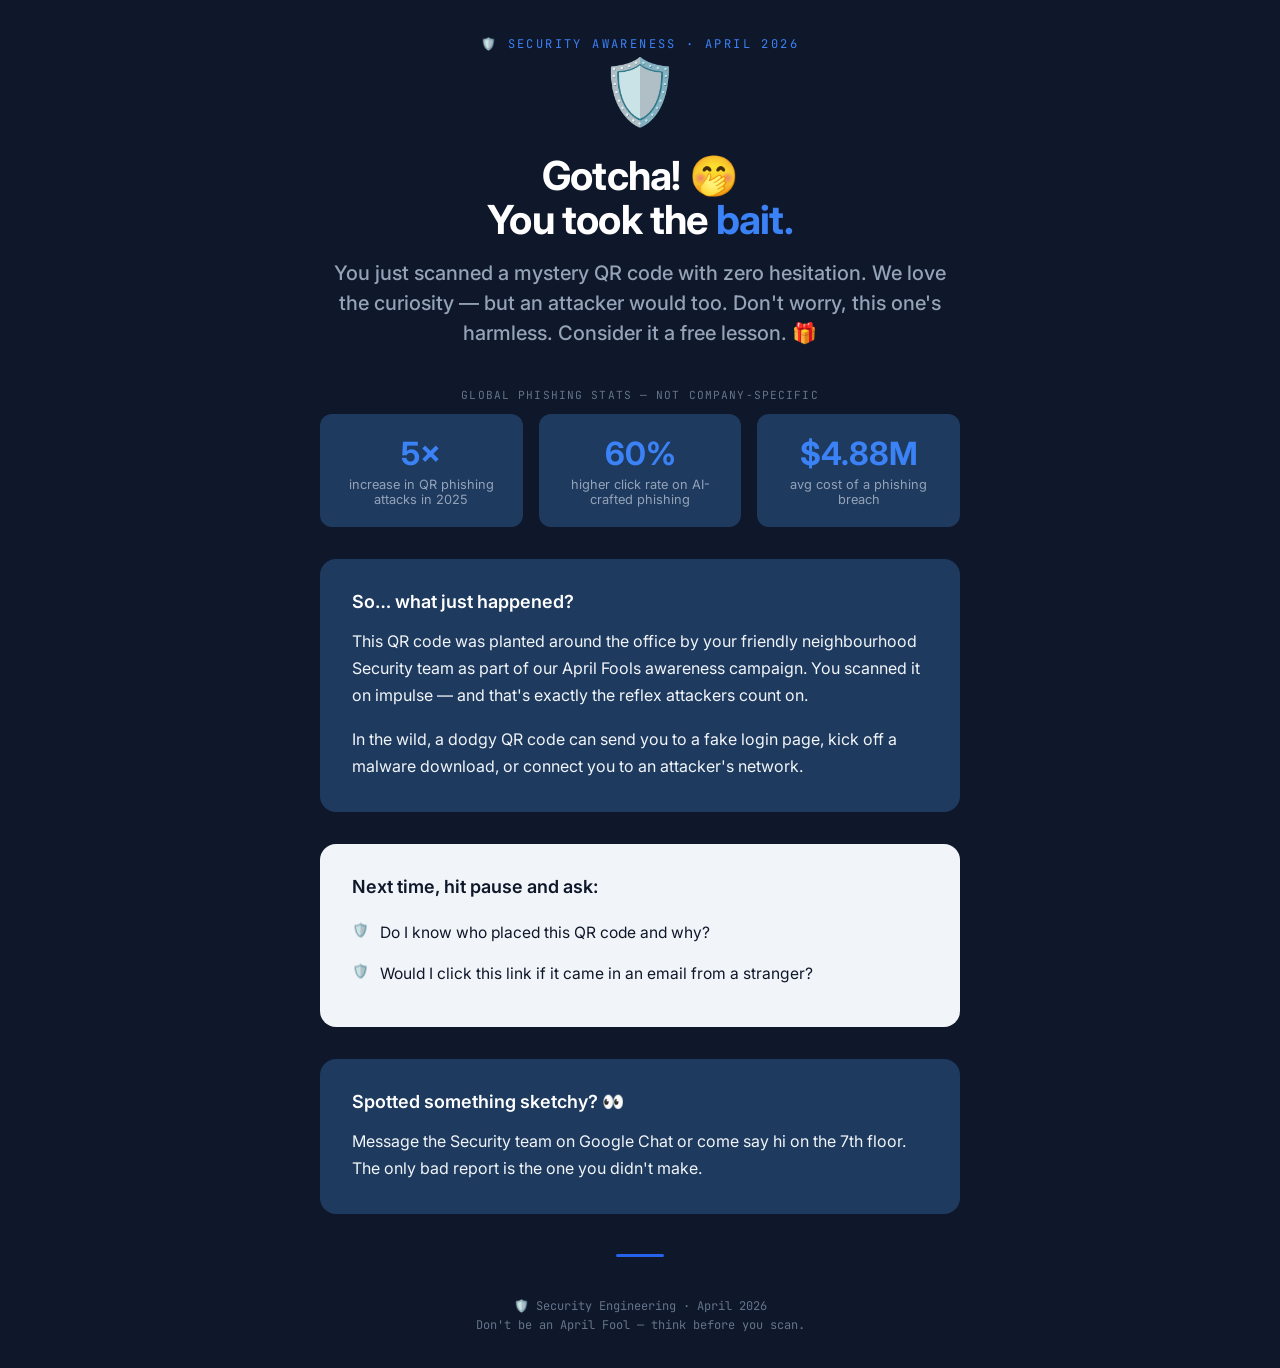
==== index.html @ d99ffa7e "refactor: remove Rokt branding, use neutral security theme Switched to generic blue/dark theme with " ====
<!DOCTYPE html>
<html lang="en">
<head>
  <meta charset="UTF-8">
  <meta name="viewport" content="width=device-width, initial-scale=1.0">
  <title>Security Awareness</title>
  <link rel="preconnect" href="https://fonts.googleapis.com">
  <link rel="preconnect" href="https://fonts.gstatic.com" crossorigin>
  <link href="https://fonts.googleapis.com/css2?family=Inter:wght@400;500;600;700&family=JetBrains+Mono&display=swap" rel="stylesheet">
  <style>
    *, *::before, *::after {
      margin: 0;
      padding: 0;
      box-sizing: border-box;
    }

    :root {
      --accent: #2563EB;
      --accent-light: #3B82F6;
      --accent-bg: #1E3A5F;
      --black: #0F172A;
      --white: #FFFFFF;
      --gray-100: #F1F5F9;
      --gray-400: #94A3B8;
      --gray-500: #64748B;
      --gray-700: #334155;
    }

    body {
      font-family: 'Inter', sans-serif;
      background-color: var(--black);
      color: var(--white);
      min-height: 100vh;
      display: flex;
      flex-direction: column;
      align-items: center;
      justify-content: center;
      padding: 2rem;
      overflow-x: hidden;
    }

    .container {
      max-width: 640px;
      width: 100%;
      text-align: center;
      animation: fadeUp 0.8s ease-out;
    }

    @keyframes fadeUp {
      from {
        opacity: 0;
        transform: translateY(30px);
      }
      to {
        opacity: 1;
        transform: translateY(0);
      }
    }

    .eyebrow {
      font-family: 'JetBrains Mono', monospace;
      font-size: 0.75rem;
      letter-spacing: 0.2em;
      text-transform: uppercase;
      color: var(--accent-light);
      margin-bottom: 1.5rem;
    }

    .icon {
      font-size: 4rem;
      margin-bottom: 1.5rem;
      display: block;
      animation: pulse 2s ease-in-out infinite;
    }

    @keyframes pulse {
      0%, 100% { transform: scale(1); }
      50% { transform: scale(1.1); }
    }

    h1 {
      font-weight: 700;
      font-size: 2.5rem;
      line-height: 1.1;
      margin-bottom: 1rem;
      letter-spacing: -0.02em;
    }

    h1 .highlight {
      color: var(--accent-light);
    }

    .standfirst {
      font-weight: 500;
      font-size: 1.25rem;
      color: var(--gray-400);
      margin-bottom: 2.5rem;
      line-height: 1.5;
    }

    .card {
      background: var(--accent-bg);
      border-radius: 16px;
      padding: 2rem;
      text-align: left;
      margin-bottom: 2rem;
    }

    .card h2 {
      font-weight: 600;
      font-size: 1.125rem;
      margin-bottom: 1rem;
      color: var(--white);
    }

    .card p {
      font-size: 1rem;
      line-height: 1.7;
      color: var(--gray-100);
    }

    .card p + p {
      margin-top: 1rem;
    }

    .tips {
      background: var(--gray-100);
      border-radius: 16px;
      padding: 2rem;
      text-align: left;
      margin-bottom: 2rem;
    }

    .tips h2 {
      font-weight: 600;
      font-size: 1.125rem;
      margin-bottom: 1rem;
      color: var(--black);
    }

    .tips ul {
      list-style: none;
      padding: 0;
    }

    .tips li {
      font-size: 0.975rem;
      line-height: 1.6;
      color: var(--black);
      padding: 0.5rem 0;
      padding-left: 1.75rem;
      position: relative;
    }

    .tips li::before {
      content: '\1F6E1\FE0F';
      position: absolute;
      left: 0;
      top: 0.45rem;
      font-size: 0.85rem;
    }

    .stat-label {
      font-family: 'JetBrains Mono', monospace;
      font-size: 0.7rem;
      letter-spacing: 0.1em;
      text-transform: uppercase;
      color: var(--gray-500);
      margin-bottom: 0.75rem;
    }

    .stat-row {
      display: flex;
      gap: 1rem;
      margin-bottom: 2rem;
    }

    .stat {
      flex: 1;
      background: var(--accent-bg);
      border-radius: 12px;
      padding: 1.25rem;
      text-align: center;
    }

    .stat .number {
      font-weight: 700;
      font-size: 2rem;
      color: var(--accent-light);
      display: block;
    }

    .stat .label {
      font-size: 0.8rem;
      color: var(--gray-400);
      margin-top: 0.25rem;
      display: block;
    }

    .divider {
      width: 48px;
      height: 3px;
      background: var(--accent);
      border-radius: 2px;
      margin: 2.5rem auto;
    }

    .footer-note {
      font-family: 'JetBrains Mono', monospace;
      font-size: 0.75rem;
      color: var(--gray-500);
      line-height: 1.6;
    }

    @media (max-width: 480px) {
      h1 {
        font-size: 1.75rem;
      }

      .standfirst {
        font-size: 1.05rem;
      }

      .stat-row {
        flex-direction: column;
      }

      .card, .tips {
        padding: 1.5rem;
      }
    }
  </style>
</head>
<body>
  <div class="container">
    <span class="eyebrow">&#x1F6E1;&#xFE0F; Security Awareness &middot; April 2026</span>
    <span class="icon" role="img" aria-label="shield">&#x1F6E1;&#xFE0F;</span>
    <h1>Gotcha! &#129325;<br>You took the <span class="highlight">bait.</span></h1>
    <p class="standfirst">
      You just scanned a mystery QR code with zero hesitation. We love the curiosity &mdash; but an attacker would too.
      Don't worry, this one's harmless. Consider it a free lesson. &#127873;
    </p>

    <p class="stat-label">Global phishing stats &mdash; not company-specific</p>
    <div class="stat-row">
      <div class="stat">
        <span class="number">5&times;</span>
        <span class="label">increase in QR phishing attacks in 2025</span>
      </div>
      <div class="stat">
        <span class="number">60%</span>
        <span class="label">higher click rate on AI-crafted phishing</span>
      </div>
      <div class="stat">
        <span class="number">$4.88M</span>
        <span class="label">avg cost of a phishing breach</span>
      </div>
    </div>

    <div class="card">
      <h2>So&hellip; what just happened?</h2>
      <p>
        This QR code was planted around the office by your friendly neighbourhood Security team as part of our April Fools awareness campaign. You scanned it on impulse &mdash; and that's exactly the reflex attackers count on.
      </p>
      <p>
        In the wild, a dodgy QR code can send you to a fake login page, kick off a malware download, or connect you to an attacker's network.
      </p>
    </div>

    <div class="tips">
      <h2>Next time, hit pause and ask:</h2>
      <ul>
        <li>Do I know who placed this QR code and why?</li>
        <li>Would I click this link if it came in an email from a stranger?</li>
      </ul>
    </div>

    <div class="card">
      <h2>Spotted something sketchy? &#128064;</h2>
      <p>
        Message the Security team on Google Chat or come say hi on the 7th floor. The only bad report is the one you didn't make.
      </p>
    </div>

    <div class="divider"></div>

    <p class="footer-note">
      &#x1F6E1;&#xFE0F; Security Engineering &middot; April 2026<br>
      Don't be an April Fool &mdash; think before you scan.
    </p>
  </div>
</body>
</html>
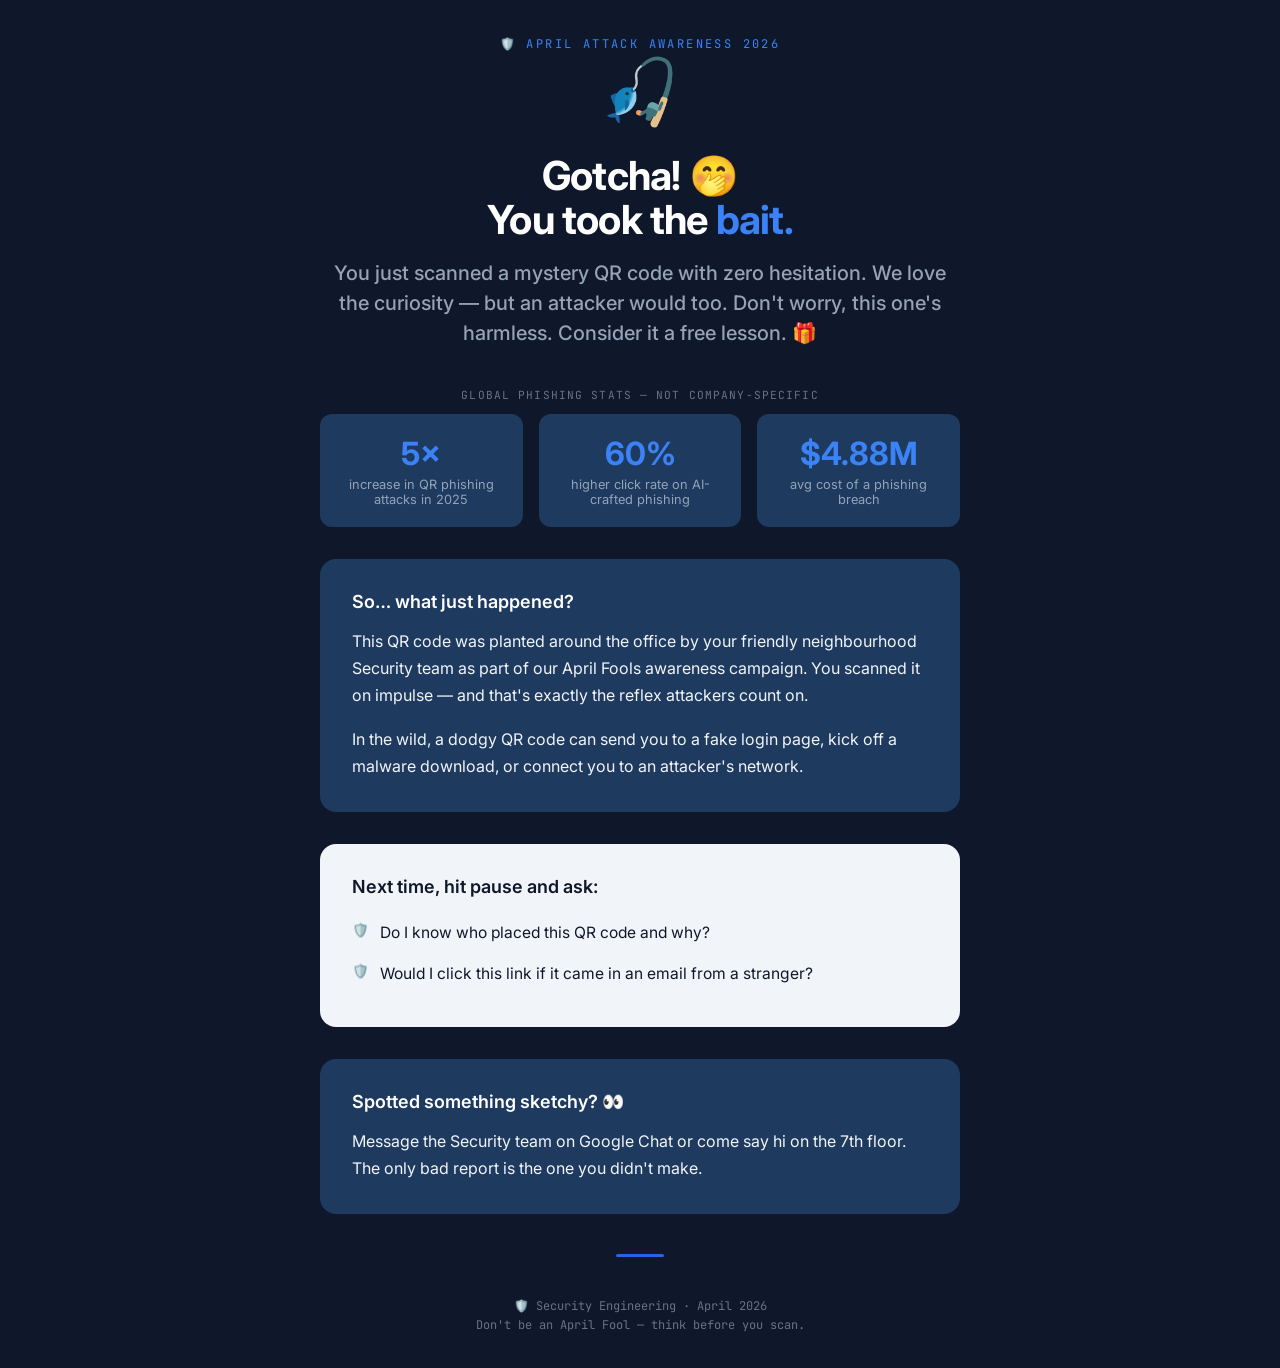
==== commit 7fadf3ae: "fix: swap top icon to fishing rod, update eyebrow text Co-Authored-By: Claude <noreply@anthropic.com" ====
--- a/index.html
+++ b/index.html
@@ -233,8 +233,8 @@
 </head>
 <body>
   <div class="container">
-    <span class="eyebrow">&#x1F6E1;&#xFE0F; Security Awareness &middot; April 2026</span>
-    <span class="icon" role="img" aria-label="shield">&#x1F6E1;&#xFE0F;</span>
+    <span class="eyebrow">&#x1F6E1;&#xFE0F; April Attack Awareness 2026</span>
+    <span class="icon" role="img" aria-label="fishing rod">&#127907;</span>
     <h1>Gotcha! &#129325;<br>You took the <span class="highlight">bait.</span></h1>
     <p class="standfirst">
       You just scanned a mystery QR code with zero hesitation. We love the curiosity &mdash; but an attacker would too.
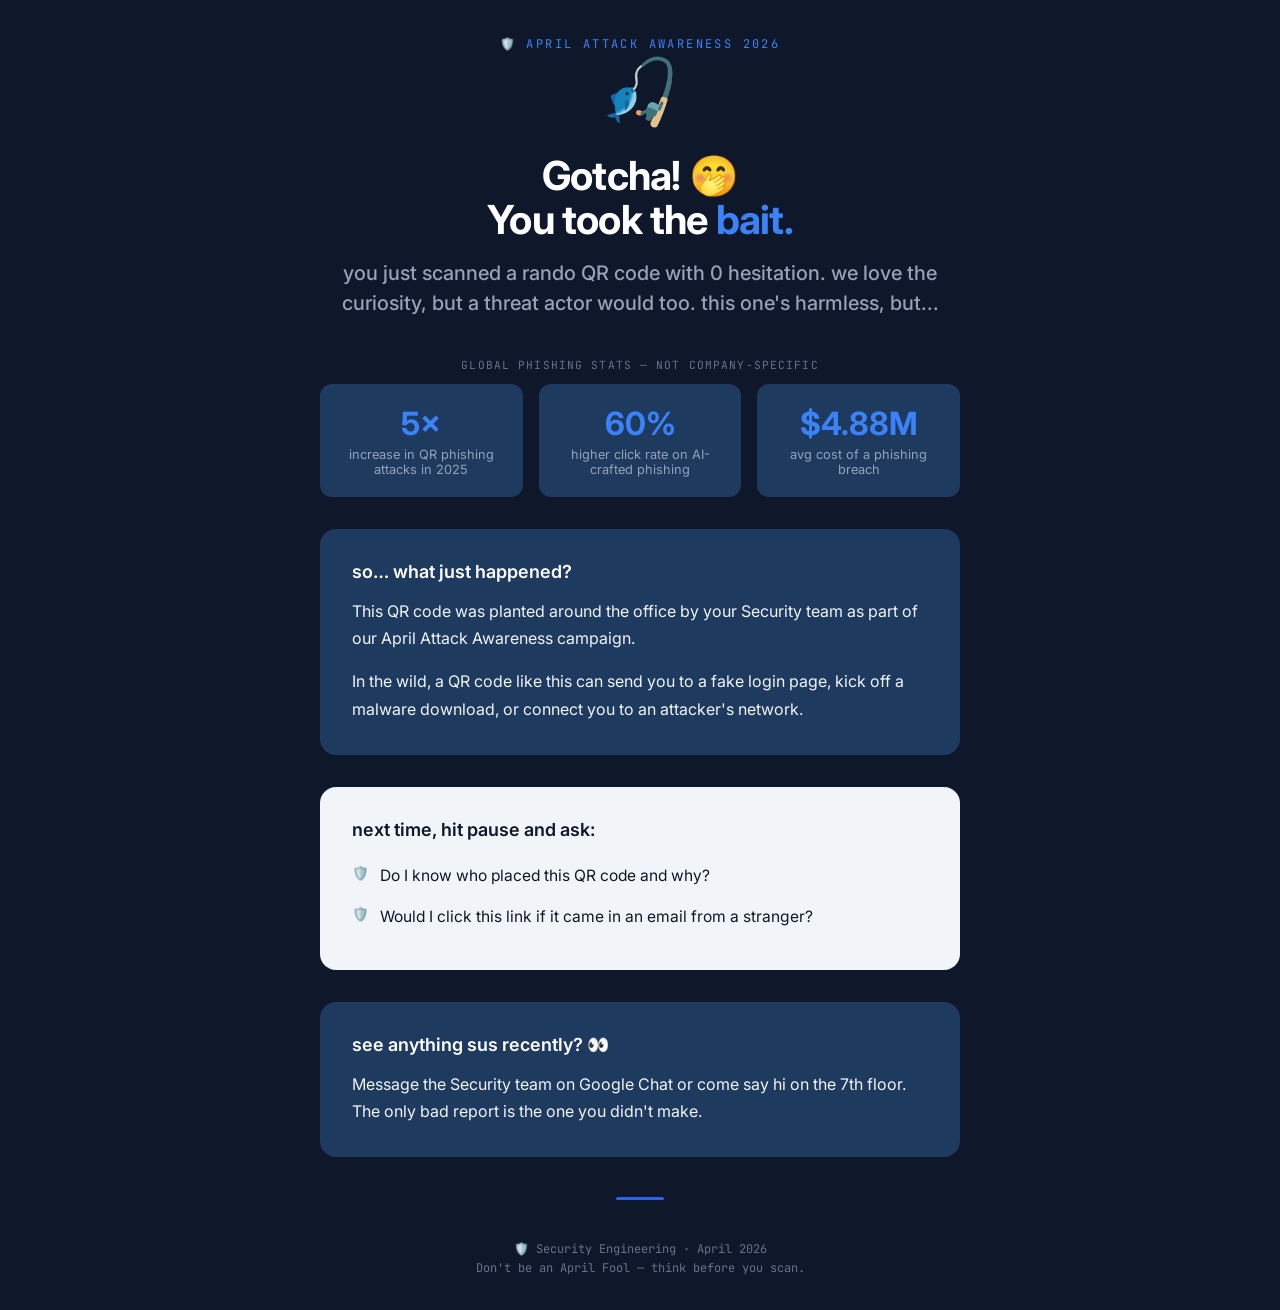
==== commit d00521b6: "fix: update copy — lowercase titles, threat actor, tighter messaging Co-Authored-By: Claude <noreply" ====
--- a/index.html
+++ b/index.html
@@ -237,8 +237,7 @@
     <span class="icon" role="img" aria-label="fishing rod">&#127907;</span>
     <h1>Gotcha! &#129325;<br>You took the <span class="highlight">bait.</span></h1>
     <p class="standfirst">
-      You just scanned a mystery QR code with zero hesitation. We love the curiosity &mdash; but an attacker would too.
-      Don't worry, this one's harmless. Consider it a free lesson. &#127873;
+      you just scanned a rando QR code with 0 hesitation. we love the curiosity, but a threat actor would too. this one's harmless, but...
     </p>
 
     <p class="stat-label">Global phishing stats &mdash; not company-specific</p>
@@ -258,17 +257,17 @@
     </div>
 
     <div class="card">
-      <h2>So&hellip; what just happened?</h2>
+      <h2>so&hellip; what just happened?</h2>
       <p>
-        This QR code was planted around the office by your friendly neighbourhood Security team as part of our April Fools awareness campaign. You scanned it on impulse &mdash; and that's exactly the reflex attackers count on.
+        This QR code was planted around the office by your Security team as part of our April Attack Awareness campaign.
       </p>
       <p>
-        In the wild, a dodgy QR code can send you to a fake login page, kick off a malware download, or connect you to an attacker's network.
+        In the wild, a QR code like this can send you to a fake login page, kick off a malware download, or connect you to an attacker's network.
       </p>
     </div>
 
     <div class="tips">
-      <h2>Next time, hit pause and ask:</h2>
+      <h2>next time, hit pause and ask:</h2>
       <ul>
         <li>Do I know who placed this QR code and why?</li>
         <li>Would I click this link if it came in an email from a stranger?</li>
@@ -276,7 +275,7 @@
     </div>
 
     <div class="card">
-      <h2>Spotted something sketchy? &#128064;</h2>
+      <h2>see anything sus recently? &#128064;</h2>
       <p>
         Message the Security team on Google Chat or come say hi on the 7th floor. The only bad report is the one you didn't make.
       </p>
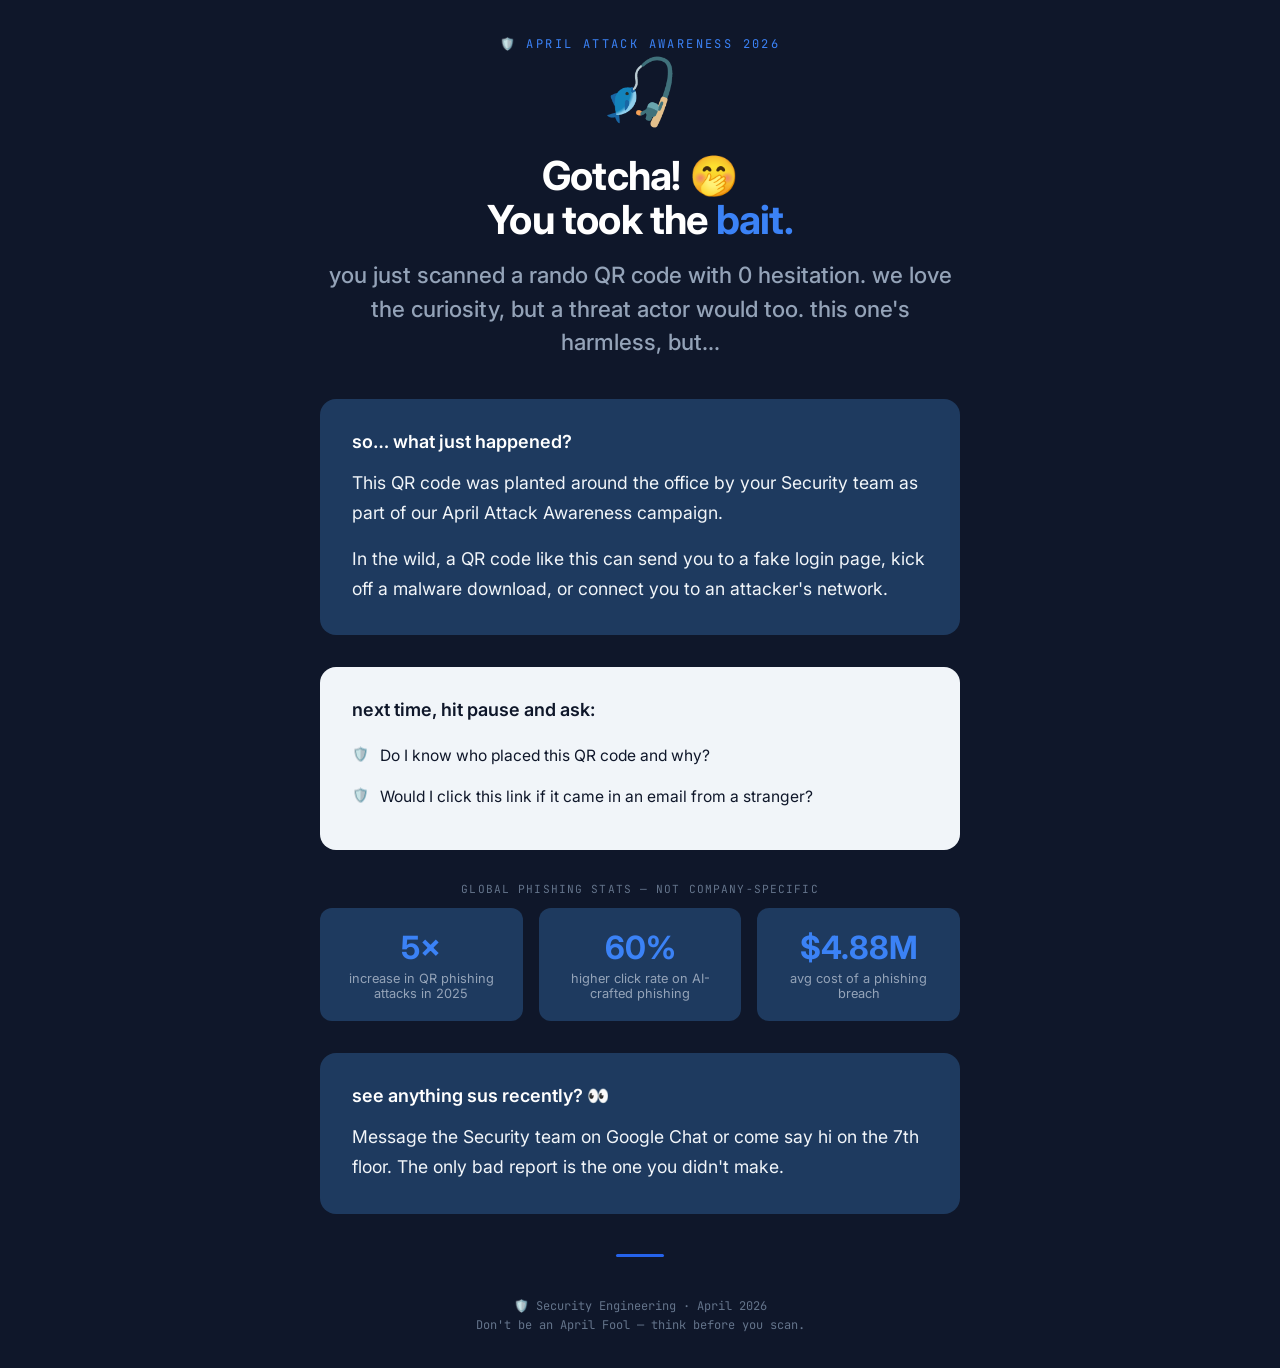
==== commit c83525a6: "fix: reorder sections, bump font size on key descriptions Co-Authored-By: Claude <noreply@anthropic." ====
--- a/index.html
+++ b/index.html
@@ -92,7 +92,7 @@
 
     .standfirst {
       font-weight: 500;
-      font-size: 1.25rem;
+      font-size: 1.4rem;
       color: var(--gray-400);
       margin-bottom: 2.5rem;
       line-height: 1.5;
@@ -114,7 +114,7 @@
     }
 
     .card p {
-      font-size: 1rem;
+      font-size: 1.1rem;
       line-height: 1.7;
       color: var(--gray-100);
     }
@@ -239,6 +239,24 @@
     <p class="standfirst">
       you just scanned a rando QR code with 0 hesitation. we love the curiosity, but a threat actor would too. this one's harmless, but...
     </p>
+
+    <div class="card">
+      <h2>so&hellip; what just happened?</h2>
+      <p>
+        This QR code was planted around the office by your Security team as part of our April Attack Awareness campaign.
+      </p>
+      <p>
+        In the wild, a QR code like this can send you to a fake login page, kick off a malware download, or connect you to an attacker's network.
+      </p>
+    </div>
+
+    <div class="tips">
+      <h2>next time, hit pause and ask:</h2>
+      <ul>
+        <li>Do I know who placed this QR code and why?</li>
+        <li>Would I click this link if it came in an email from a stranger?</li>
+      </ul>
+    </div>
 
     <p class="stat-label">Global phishing stats &mdash; not company-specific</p>
     <div class="stat-row">
@@ -257,24 +275,6 @@
     </div>
 
     <div class="card">
-      <h2>so&hellip; what just happened?</h2>
-      <p>
-        This QR code was planted around the office by your Security team as part of our April Attack Awareness campaign.
-      </p>
-      <p>
-        In the wild, a QR code like this can send you to a fake login page, kick off a malware download, or connect you to an attacker's network.
-      </p>
-    </div>
-
-    <div class="tips">
-      <h2>next time, hit pause and ask:</h2>
-      <ul>
-        <li>Do I know who placed this QR code and why?</li>
-        <li>Would I click this link if it came in an email from a stranger?</li>
-      </ul>
-    </div>
-
-    <div class="card">
       <h2>see anything sus recently? &#128064;</h2>
       <p>
         Message the Security team on Google Chat or come say hi on the 7th floor. The only bad report is the one you didn't make.
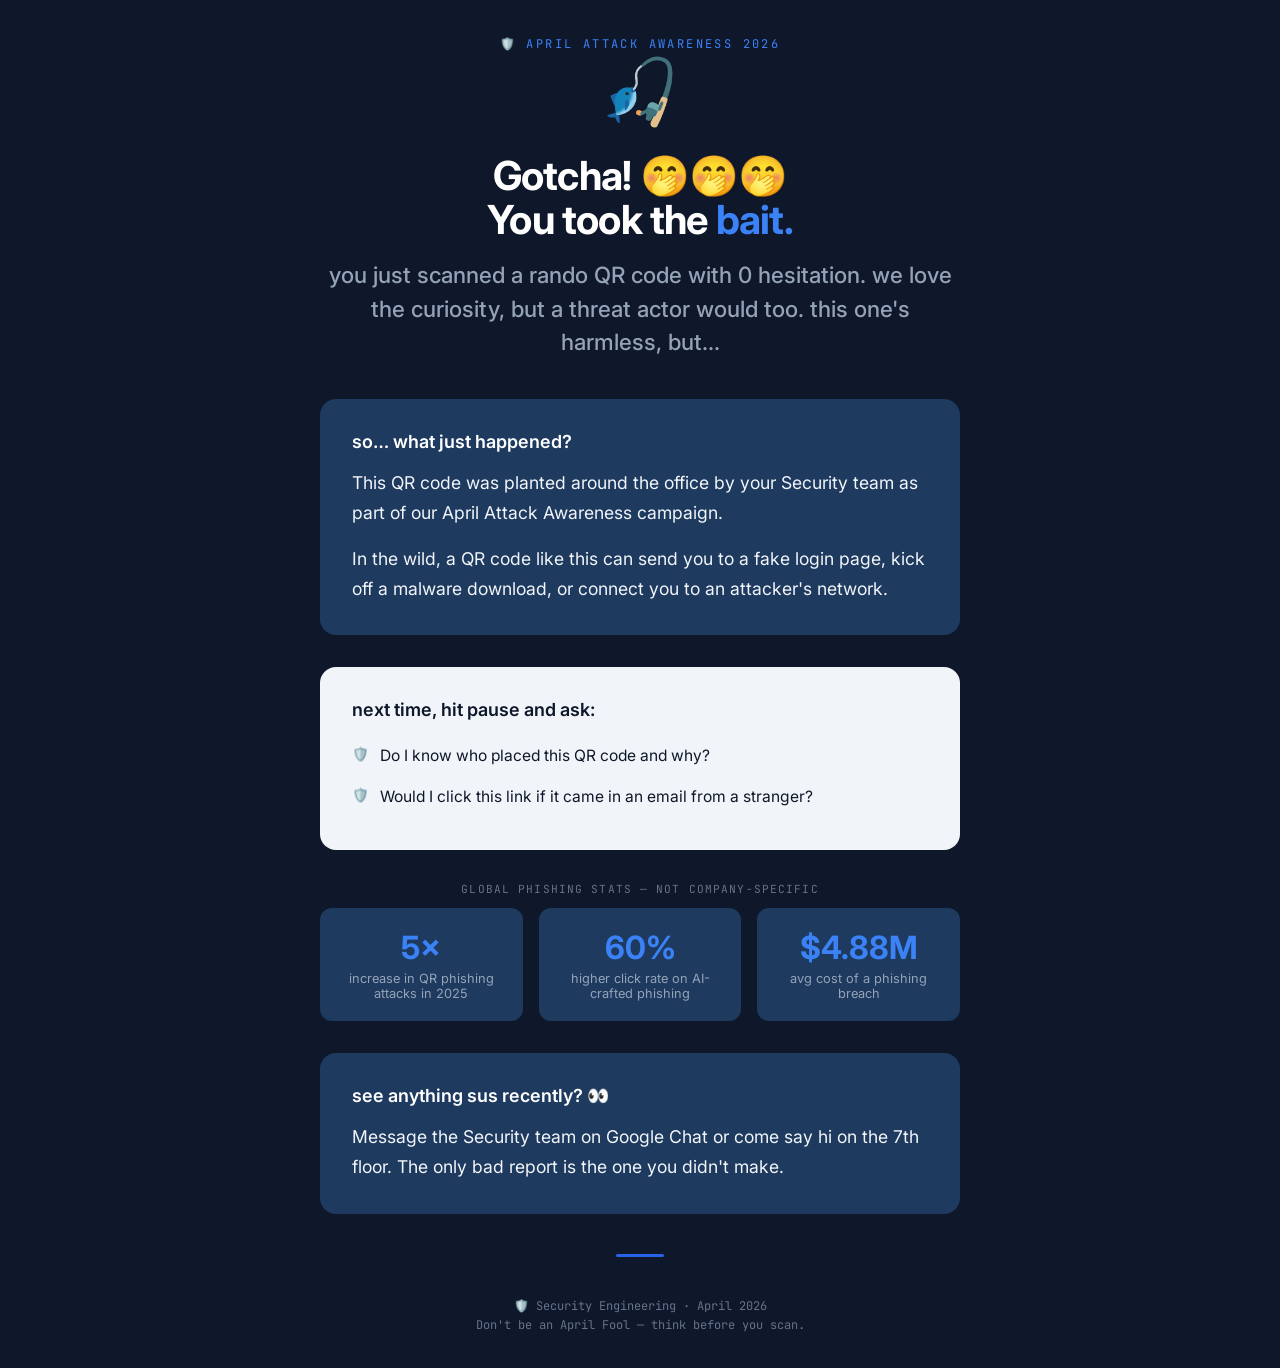
==== commit de83f789: "fix: triple giggling emoji on same line Co-Authored-By: Claude <noreply@anthropic.com>" ====
--- a/index.html
+++ b/index.html
@@ -235,7 +235,7 @@
   <div class="container">
     <span class="eyebrow">&#x1F6E1;&#xFE0F; April Attack Awareness 2026</span>
     <span class="icon" role="img" aria-label="fishing rod">&#127907;</span>
-    <h1>Gotcha! &#129325;<br>You took the <span class="highlight">bait.</span></h1>
+    <h1>Gotcha! <span style="white-space:nowrap">&#129325;&#129325;&#129325;</span><br>You took the <span class="highlight">bait.</span></h1>
     <p class="standfirst">
       you just scanned a rando QR code with 0 hesitation. we love the curiosity, but a threat actor would too. this one's harmless, but...
     </p>
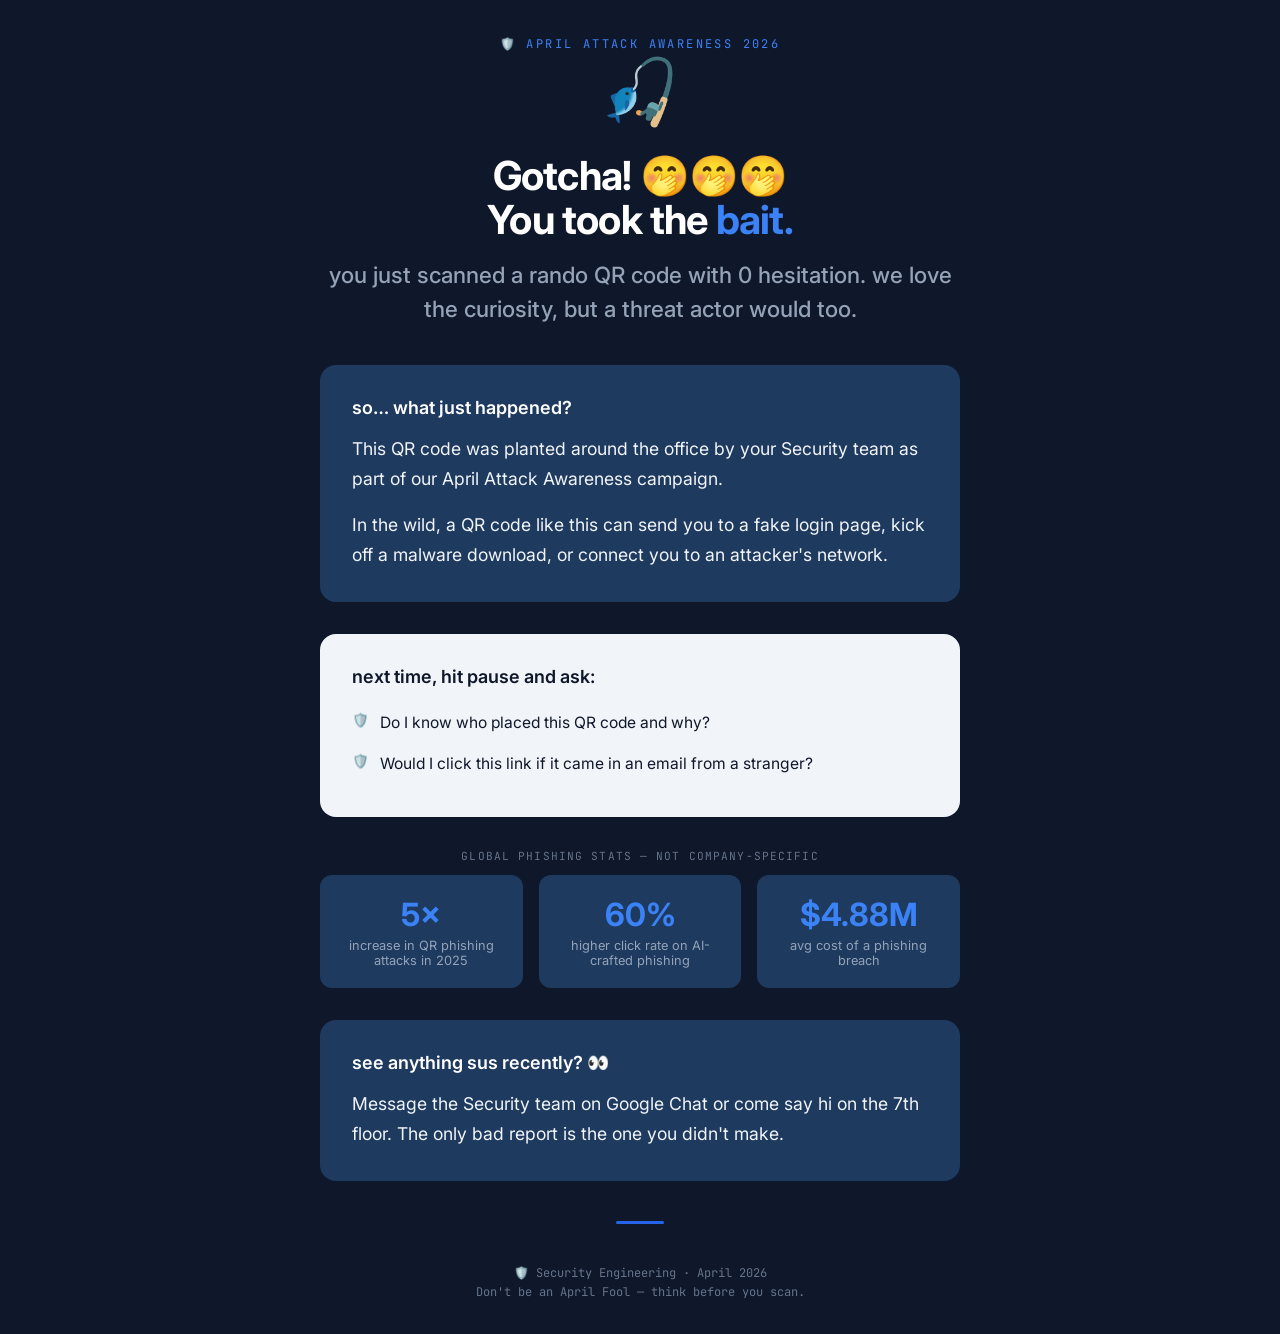
==== commit 01055bc6: "fix: remove "this one's harmless, but..." Co-Authored-By: Claude <noreply@anthropic.com>" ====
--- a/index.html
+++ b/index.html
@@ -237,7 +237,7 @@
     <span class="icon" role="img" aria-label="fishing rod">&#127907;</span>
     <h1>Gotcha! <span style="white-space:nowrap">&#129325;&#129325;&#129325;</span><br>You took the <span class="highlight">bait.</span></h1>
     <p class="standfirst">
-      you just scanned a rando QR code with 0 hesitation. we love the curiosity, but a threat actor would too. this one's harmless, but...
+      you just scanned a rando QR code with 0 hesitation. we love the curiosity, but a threat actor would too.
     </p>
 
     <div class="card">
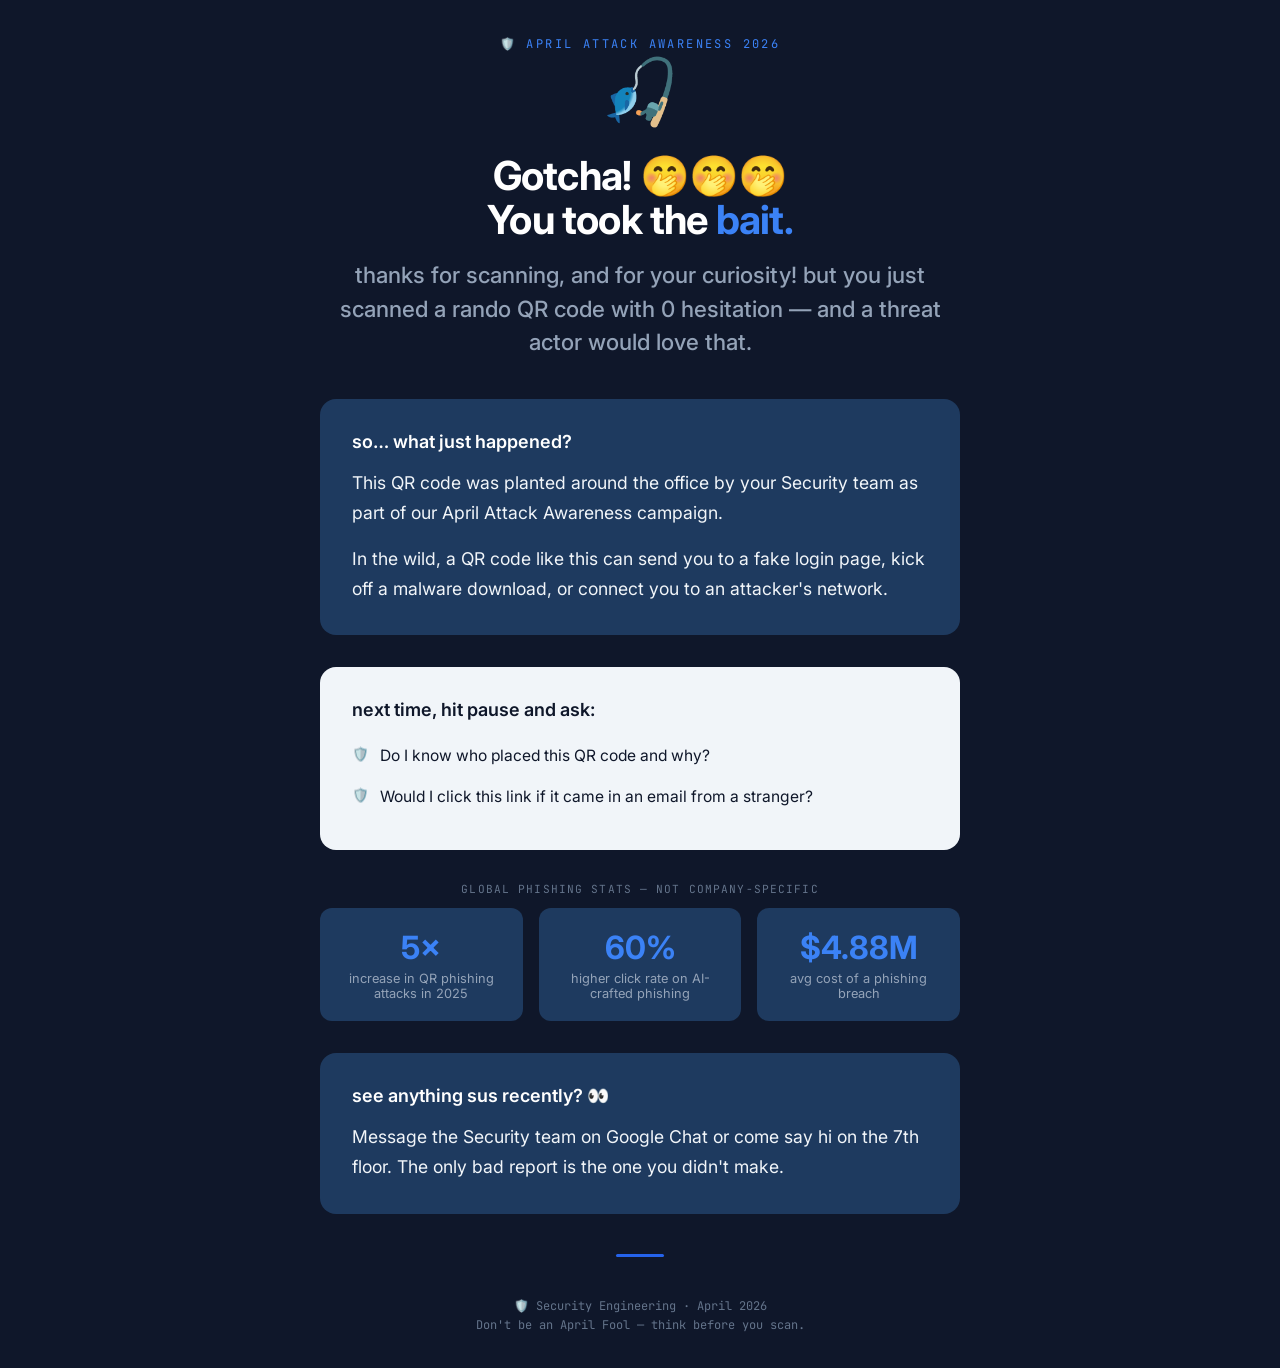
==== commit 36023cb6: "fix: update opening line with Glen's feedback — thank you tone Co-Authored-By: Claude <noreply@anthr" ====
--- a/index.html
+++ b/index.html
@@ -237,7 +237,7 @@
     <span class="icon" role="img" aria-label="fishing rod">&#127907;</span>
     <h1>Gotcha! <span style="white-space:nowrap">&#129325;&#129325;&#129325;</span><br>You took the <span class="highlight">bait.</span></h1>
     <p class="standfirst">
-      you just scanned a rando QR code with 0 hesitation. we love the curiosity, but a threat actor would too.
+      thanks for scanning, and for your curiosity! but you just scanned a rando QR code with 0 hesitation &mdash; and a threat actor would love that.
     </p>
 
     <div class="card">
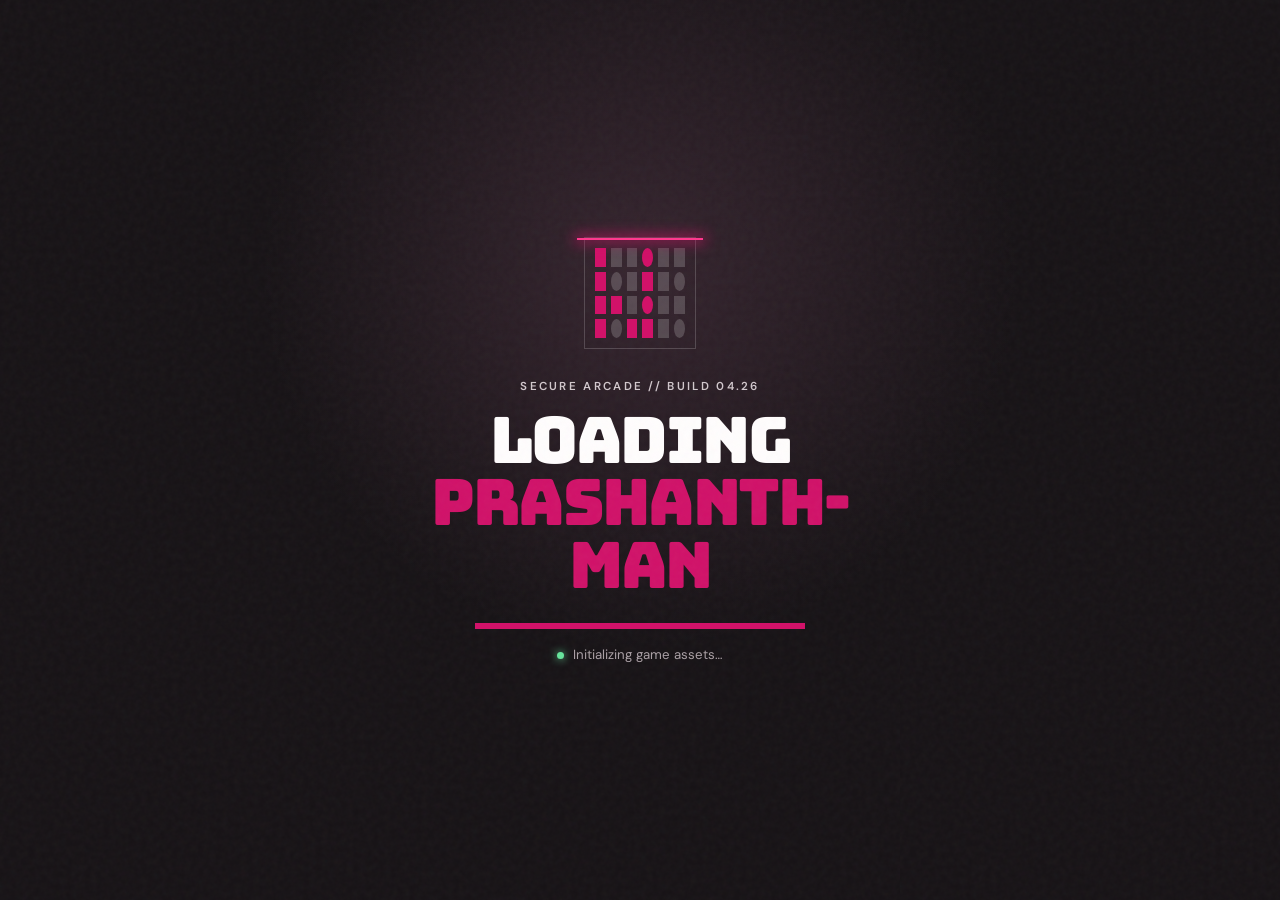
==== commit 926b03ee: "feat: launch prashanth-man security awareness game Add the mobile QR-phishing lesson and responsive " ====
--- a/index.html
+++ b/index.html
@@ -2,291 +2,67 @@
 <html lang="en">
 <head>
   <meta charset="UTF-8">
-  <meta name="viewport" content="width=device-width, initial-scale=1.0">
-  <title>Security Awareness</title>
+  <meta name="viewport" content="width=device-width, initial-scale=1, viewport-fit=cover">
+  <meta name="theme-color" content="#171316">
+  <meta name="description" content="A quick security awareness lesson about QR phishing, followed by Prashanth-Man.">
+  <title>Loading Prashanth-Man…</title>
   <link rel="preconnect" href="https://fonts.googleapis.com">
   <link rel="preconnect" href="https://fonts.gstatic.com" crossorigin>
-  <link href="https://fonts.googleapis.com/css2?family=Inter:wght@400;500;600;700&family=JetBrains+Mono&display=swap" rel="stylesheet">
-  <style>
-    *, *::before, *::after {
-      margin: 0;
-      padding: 0;
-      box-sizing: border-box;
-    }
-
-    :root {
-      --accent: #2563EB;
-      --accent-light: #3B82F6;
-      --accent-bg: #1E3A5F;
-      --black: #0F172A;
-      --white: #FFFFFF;
-      --gray-100: #F1F5F9;
-      --gray-400: #94A3B8;
-      --gray-500: #64748B;
-      --gray-700: #334155;
-    }
-
-    body {
-      font-family: 'Inter', sans-serif;
-      background-color: var(--black);
-      color: var(--white);
-      min-height: 100vh;
-      display: flex;
-      flex-direction: column;
-      align-items: center;
-      justify-content: center;
-      padding: 2rem;
-      overflow-x: hidden;
-    }
-
-    .container {
-      max-width: 640px;
-      width: 100%;
-      text-align: center;
-      animation: fadeUp 0.8s ease-out;
-    }
-
-    @keyframes fadeUp {
-      from {
-        opacity: 0;
-        transform: translateY(30px);
-      }
-      to {
-        opacity: 1;
-        transform: translateY(0);
-      }
-    }
-
-    .eyebrow {
-      font-family: 'JetBrains Mono', monospace;
-      font-size: 0.75rem;
-      letter-spacing: 0.2em;
-      text-transform: uppercase;
-      color: var(--accent-light);
-      margin-bottom: 1.5rem;
-    }
-
-    .icon {
-      font-size: 4rem;
-      margin-bottom: 1.5rem;
-      display: block;
-      animation: pulse 2s ease-in-out infinite;
-    }
-
-    @keyframes pulse {
-      0%, 100% { transform: scale(1); }
-      50% { transform: scale(1.1); }
-    }
-
-    h1 {
-      font-weight: 700;
-      font-size: 2.5rem;
-      line-height: 1.1;
-      margin-bottom: 1rem;
-      letter-spacing: -0.02em;
-    }
-
-    h1 .highlight {
-      color: var(--accent-light);
-    }
-
-    .standfirst {
-      font-weight: 500;
-      font-size: 1.4rem;
-      color: var(--gray-400);
-      margin-bottom: 2.5rem;
-      line-height: 1.5;
-    }
-
-    .card {
-      background: var(--accent-bg);
-      border-radius: 16px;
-      padding: 2rem;
-      text-align: left;
-      margin-bottom: 2rem;
-    }
-
-    .card h2 {
-      font-weight: 600;
-      font-size: 1.125rem;
-      margin-bottom: 1rem;
-      color: var(--white);
-    }
-
-    .card p {
-      font-size: 1.1rem;
-      line-height: 1.7;
-      color: var(--gray-100);
-    }
-
-    .card p + p {
-      margin-top: 1rem;
-    }
-
-    .tips {
-      background: var(--gray-100);
-      border-radius: 16px;
-      padding: 2rem;
-      text-align: left;
-      margin-bottom: 2rem;
-    }
-
-    .tips h2 {
-      font-weight: 600;
-      font-size: 1.125rem;
-      margin-bottom: 1rem;
-      color: var(--black);
-    }
-
-    .tips ul {
-      list-style: none;
-      padding: 0;
-    }
-
-    .tips li {
-      font-size: 0.975rem;
-      line-height: 1.6;
-      color: var(--black);
-      padding: 0.5rem 0;
-      padding-left: 1.75rem;
-      position: relative;
-    }
-
-    .tips li::before {
-      content: '\1F6E1\FE0F';
-      position: absolute;
-      left: 0;
-      top: 0.45rem;
-      font-size: 0.85rem;
-    }
-
-    .stat-label {
-      font-family: 'JetBrains Mono', monospace;
-      font-size: 0.7rem;
-      letter-spacing: 0.1em;
-      text-transform: uppercase;
-      color: var(--gray-500);
-      margin-bottom: 0.75rem;
-    }
-
-    .stat-row {
-      display: flex;
-      gap: 1rem;
-      margin-bottom: 2rem;
-    }
-
-    .stat {
-      flex: 1;
-      background: var(--accent-bg);
-      border-radius: 12px;
-      padding: 1.25rem;
-      text-align: center;
-    }
-
-    .stat .number {
-      font-weight: 700;
-      font-size: 2rem;
-      color: var(--accent-light);
-      display: block;
-    }
-
-    .stat .label {
-      font-size: 0.8rem;
-      color: var(--gray-400);
-      margin-top: 0.25rem;
-      display: block;
-    }
-
-    .divider {
-      width: 48px;
-      height: 3px;
-      background: var(--accent);
-      border-radius: 2px;
-      margin: 2.5rem auto;
-    }
-
-    .footer-note {
-      font-family: 'JetBrains Mono', monospace;
-      font-size: 0.75rem;
-      color: var(--gray-500);
-      line-height: 1.6;
-    }
-
-    @media (max-width: 480px) {
-      h1 {
-        font-size: 1.75rem;
-      }
-
-      .standfirst {
-        font-size: 1.05rem;
-      }
-
-      .stat-row {
-        flex-direction: column;
-      }
-
-      .card, .tips {
-        padding: 1.5rem;
-      }
-    }
-  </style>
+  <link href="https://fonts.googleapis.com/css2?family=Bungee&family=DM+Sans:wght@400;500;600;700&display=swap" rel="stylesheet">
+  <link rel="stylesheet" href="trap.css">
 </head>
 <body>
-  <div class="container">
-    <span class="eyebrow">&#x1F6E1;&#xFE0F; April Attack Awareness 2026</span>
-    <span class="icon" role="img" aria-label="fishing rod">&#127907;</span>
-    <h1>Gotcha! <span style="white-space:nowrap">&#129325;&#129325;&#129325;</span><br>You took the <span class="highlight">bait.</span></h1>
-    <p class="standfirst">
-      thanks for scanning, and for your curiosity! but you just scanned a rando QR code with 0 hesitation &mdash; and a threat actor would love that.
-    </p>
+  <main class="trap-shell">
+    <section id="loading" class="loading-screen" aria-live="polite">
+      <div class="scan-grid" aria-hidden="true">
+        <span></span><span></span><span></span><span></span><span></span><span></span>
+        <span></span><span></span><span></span><span></span><span></span><span></span>
+        <span></span><span></span><span></span><span></span><span></span><span></span>
+        <span></span><span></span><span></span><span></span><span></span><span></span>
+        <i></i>
+      </div>
+      <p class="kicker">SECURE ARCADE // BUILD 04.26</p>
+      <h1>Loading<br><em>Prashanth-Man</em></h1>
+      <div class="progress" aria-label="Loading game"><span></span></div>
+      <p class="system-copy"><span class="status-dot"></span> Initializing game assets…</p>
+    </section>
 
-    <div class="card">
-      <h2>so&hellip; what just happened?</h2>
-      <p>
-        This QR code was planted around the office by your Security team as part of our April Attack Awareness campaign.
-      </p>
-      <p>
-        In the wild, a QR code like this can send you to a fake login page, kick off a malware download, or connect you to an attacker's network.
-      </p>
-    </div>
+    <section id="lesson" class="lesson" hidden aria-live="assertive">
+      <div class="alarm-stripe" aria-hidden="true"></div>
+      <div class="lesson-content">
+        <div class="gotcha-lockup">
+          <span class="eyebrow">You scanned it.</span>
+          <h1>GOTCHA!</h1>
+        </div>
+        <p class="lead">You trusted a QR code you didn’t verify.</p>
 
-    <div class="tips">
-      <h2>next time, hit pause and ask:</h2>
-      <ul>
-        <li>Do I know who placed this QR code and why?</li>
-        <li>Would I click this link if it came in an email from a stranger?</li>
-      </ul>
-    </div>
+        <div class="lesson-card lesson-card--compact">
+          <p><strong>QR codes can hide fake sign-ins or malware.</strong> Pause, check the source, and preview the link.</p>
+        </div>
 
-    <p class="stat-label">Global phishing stats &mdash; not company-specific</p>
-    <div class="stat-row">
-      <div class="stat">
-        <span class="number">5&times;</span>
-        <span class="label">increase in QR phishing attacks in 2025</span>
+        <a class="play-button" href="game.html">
+          <span>Play the real game</span>
+          <svg viewBox="0 0 24 24" aria-hidden="true"><path d="M5 12h13M14 7l5 5-5 5"/></svg>
+        </a>
+        <p class="fine-print">This was a test from Security to make sure you’re up.</p>
       </div>
-      <div class="stat">
-        <span class="number">60%</span>
-        <span class="label">higher click rate on AI-crafted phishing</span>
-      </div>
-      <div class="stat">
-        <span class="number">$4.88M</span>
-        <span class="label">avg cost of a phishing breach</span>
-      </div>
-    </div>
+    </section>
+  </main>
 
-    <div class="card">
-      <h2>see anything sus recently? &#128064;</h2>
-      <p>
-        Message the Security team on Google Chat or come say hi on the 7th floor. The only bad report is the one you didn't make.
-      </p>
-    </div>
+  <script>
+    const loading = document.getElementById('loading');
+    const lesson = document.getElementById('lesson');
 
-    <div class="divider"></div>
-
-    <p class="footer-note">
-      &#x1F6E1;&#xFE0F; Security Engineering &middot; April 2026<br>
-      Don't be an April Fool &mdash; think before you scan.
-    </p>
-  </div>
+    window.setTimeout(() => {
+      loading.classList.add('is-leaving');
+      window.setTimeout(() => {
+        loading.hidden = true;
+        lesson.hidden = false;
+        document.body.classList.add('revealed');
+        document.title = 'Gotcha! | QR Phishing Awareness';
+        lesson.focus?.();
+      }, 260);
+    }, 2000);
+  </script>
 </body>
 </html>
--- a/trap.css
+++ b/trap.css
@@ -0,0 +1,217 @@
+:root {
+  --pink: #d11269;
+  --pink-dark: #8f0d47;
+  --ink: #171316;
+  --paper: #fffdfd;
+  --mist: #f1edef;
+  --grey: #81787d;
+}
+
+*, *::before, *::after { box-sizing: border-box; }
+html { min-height: 100%; }
+
+body {
+  margin: 0;
+  min-height: 100vh;
+  min-height: 100dvh;
+  color: var(--paper);
+  background: radial-gradient(circle at 50% 30%, #36252f 0, transparent 42%), var(--ink);
+  font-family: "DM Sans", sans-serif;
+  overflow-x: hidden;
+}
+
+body::before {
+  content: "";
+  position: fixed;
+  inset: 0;
+  pointer-events: none;
+  opacity: .08;
+  background-image: url("data:image/svg+xml,%3Csvg viewBox='0 0 160 160' xmlns='http://www.w3.org/2000/svg'%3E%3Cfilter id='n'%3E%3CfeTurbulence type='fractalNoise' baseFrequency='.9' numOctaves='3' stitchTiles='stitch'/%3E%3C/filter%3E%3Crect width='100%25' height='100%25' filter='url(%23n)' opacity='.45'/%3E%3C/svg%3E");
+}
+
+.trap-shell {
+  min-height: 100vh;
+  min-height: 100dvh;
+  display: grid;
+  place-items: center;
+}
+
+.loading-screen {
+  width: min(92vw, 520px);
+  text-align: center;
+  padding: 40px 24px;
+  transition: opacity .25s ease, transform .25s ease, filter .25s ease;
+}
+
+.loading-screen.is-leaving {
+  opacity: 0;
+  transform: scale(1.06);
+  filter: blur(8px);
+}
+
+.scan-grid {
+  position: relative;
+  width: 112px;
+  height: 112px;
+  display: grid;
+  grid-template-columns: repeat(6, 1fr);
+  gap: 5px;
+  margin: 0 auto 32px;
+  padding: 10px;
+  border: 1px solid rgba(255,255,255,.18);
+}
+
+.scan-grid span { background: rgba(255,255,255,.18); }
+.scan-grid span:nth-child(3n+1), .scan-grid span:nth-child(7n) { background: var(--pink); }
+.scan-grid span:nth-child(4n) { border-radius: 50%; }
+.scan-grid i {
+  position: absolute;
+  left: -8px;
+  right: -8px;
+  height: 2px;
+  background: #ff398e;
+  box-shadow: 0 0 14px 3px rgba(209,18,105,.7);
+  animation: scan 1.6s ease-in-out infinite;
+}
+
+@keyframes scan { 0%,100% { top: 4px; } 50% { top: 106px; } }
+
+.kicker, .incident-tag, .pause-label {
+  font: 600 .72rem/1 "DM Sans", sans-serif;
+  letter-spacing: .2em;
+  text-transform: uppercase;
+}
+
+.kicker { color: #d2c8cd; margin: 0 0 16px; }
+
+.loading-screen h1 {
+  margin: 0 0 26px;
+  font: 400 clamp(2.3rem, 11vw, 4rem)/.98 "Bungee", sans-serif;
+  letter-spacing: -.04em;
+}
+
+.loading-screen h1 em { color: var(--pink); font-style: normal; }
+
+.progress {
+  width: min(100%, 330px);
+  height: 6px;
+  margin: 0 auto 17px;
+  background: rgba(255,255,255,.12);
+  overflow: hidden;
+}
+
+.progress span {
+  display: block;
+  width: 100%;
+  height: 100%;
+  background: var(--pink);
+  transform-origin: left;
+  animation: load 2s cubic-bezier(.2,.8,.2,1) both;
+}
+
+@keyframes load { from { transform: scaleX(.03); } to { transform: scaleX(1); } }
+.system-copy { margin: 0; color: #aaa0a5; font-size: .83rem; }
+.status-dot { display: inline-block; width: 7px; height: 7px; background: #66e49c; border-radius: 50%; margin-right: 5px; box-shadow: 0 0 8px #66e49c; }
+
+.lesson {
+  position: relative;
+  width: 100%;
+  min-height: 100vh;
+  min-height: 100dvh;
+  color: var(--ink);
+  background: var(--paper);
+  overflow: hidden;
+}
+
+.lesson::before {
+  content: "!";
+  position: absolute;
+  right: -1vw;
+  top: 2vh;
+  color: var(--mist);
+  font: 400 min(75vw, 620px)/.8 "Bungee", sans-serif;
+  pointer-events: none;
+}
+
+.alarm-stripe {
+  height: 12px;
+  background: repeating-linear-gradient(135deg, var(--pink) 0 18px, var(--ink) 18px 36px);
+}
+
+.lesson-content {
+  position: relative;
+  z-index: 1;
+  width: min(100% - 40px, 570px);
+  margin: 0 auto;
+  padding: clamp(34px, 7vh, 64px) 0 34px;
+  animation: enter .55s cubic-bezier(.16,1,.3,1) both;
+}
+
+@keyframes enter { from { opacity: 0; transform: translateY(28px); } }
+.incident-tag { display: flex; align-items: center; gap: 9px; margin: 0 0 26px; color: var(--pink-dark); }
+.incident-tag span { width: 9px; height: 9px; background: var(--pink); border-radius: 50%; animation: blink .9s steps(2) infinite; }
+@keyframes blink { 50% { opacity: .25; } }
+.gotcha-lockup { border-left: 8px solid var(--pink); padding-left: 18px; margin-bottom: 22px; }
+.eyebrow { display: block; margin-bottom: 6px; color: var(--grey); font-weight: 700; font-size: clamp(1rem, 4vw, 1.25rem); }
+.gotcha-lockup h1 { margin: 0; color: var(--pink); font: 400 clamp(3.5rem, 17vw, 6.6rem)/.83 "Bungee", sans-serif; letter-spacing: -.06em; }
+.lead { margin: 0 0 28px; max-width: 510px; font-size: clamp(1.2rem, 5vw, 1.55rem); line-height: 1.25; font-weight: 600; }
+
+.lesson-card {
+  display: grid;
+  grid-template-columns: 44px 1fr;
+  gap: 14px;
+  background: var(--ink);
+  color: white;
+  padding: 22px 20px;
+  box-shadow: 8px 8px 0 var(--pink);
+  margin: 0 8px 30px 0;
+}
+
+.lesson-card--compact {
+  display: block;
+  padding: 20px 22px;
+  margin-bottom: 28px;
+}
+
+.lesson-card--compact strong {
+  display: block;
+  margin-bottom: 5px;
+  color: white;
+}
+
+.card-number { color: #ff4b9a; font: 400 1.1rem/1 "Bungee", sans-serif; }
+.lesson-card h2 { margin: 0 0 8px; font-size: 1rem; text-transform: uppercase; letter-spacing: .06em; }
+.lesson-card p { margin: 0; color: #ded6da; font-size: .98rem; line-height: 1.55; }
+.pause-check { padding: 0 2px; margin-bottom: 26px; }
+.pause-label { margin: 0 0 7px; color: var(--pink); }
+.pause-check p:last-child { margin: 0; line-height: 1.5; }
+
+.play-button {
+  display: flex;
+  align-items: center;
+  justify-content: space-between;
+  gap: 20px;
+  width: 100%;
+  padding: 18px 20px;
+  color: white;
+  background: var(--pink);
+  text-decoration: none;
+  text-transform: uppercase;
+  font: 400 .95rem/1 "Bungee", sans-serif;
+  box-shadow: 0 0 0 var(--ink);
+  transition: transform .18s ease, box-shadow .18s ease, background .18s ease;
+}
+
+.play-button:hover, .play-button:focus-visible { transform: translate(-4px,-4px); box-shadow: 7px 7px 0 var(--ink); background: #e31875; outline: none; }
+.play-button svg { width: 26px; fill: none; stroke: currentColor; stroke-width: 2; }
+.fine-print { margin: 18px 0 0; color: var(--grey); font-size: .75rem; line-height: 1.45; text-align: center; }
+[hidden] { display: none !important; }
+
+@media (min-width: 700px) {
+  .lesson { min-height: 100vh; display: grid; place-items: center; }
+  .lesson-content { padding-block: 56px; }
+}
+
+@media (prefers-reduced-motion: reduce) {
+  *, *::before, *::after { animation-duration: .01ms !important; animation-iteration-count: 1 !important; transition-duration: .01ms !important; }
+}
